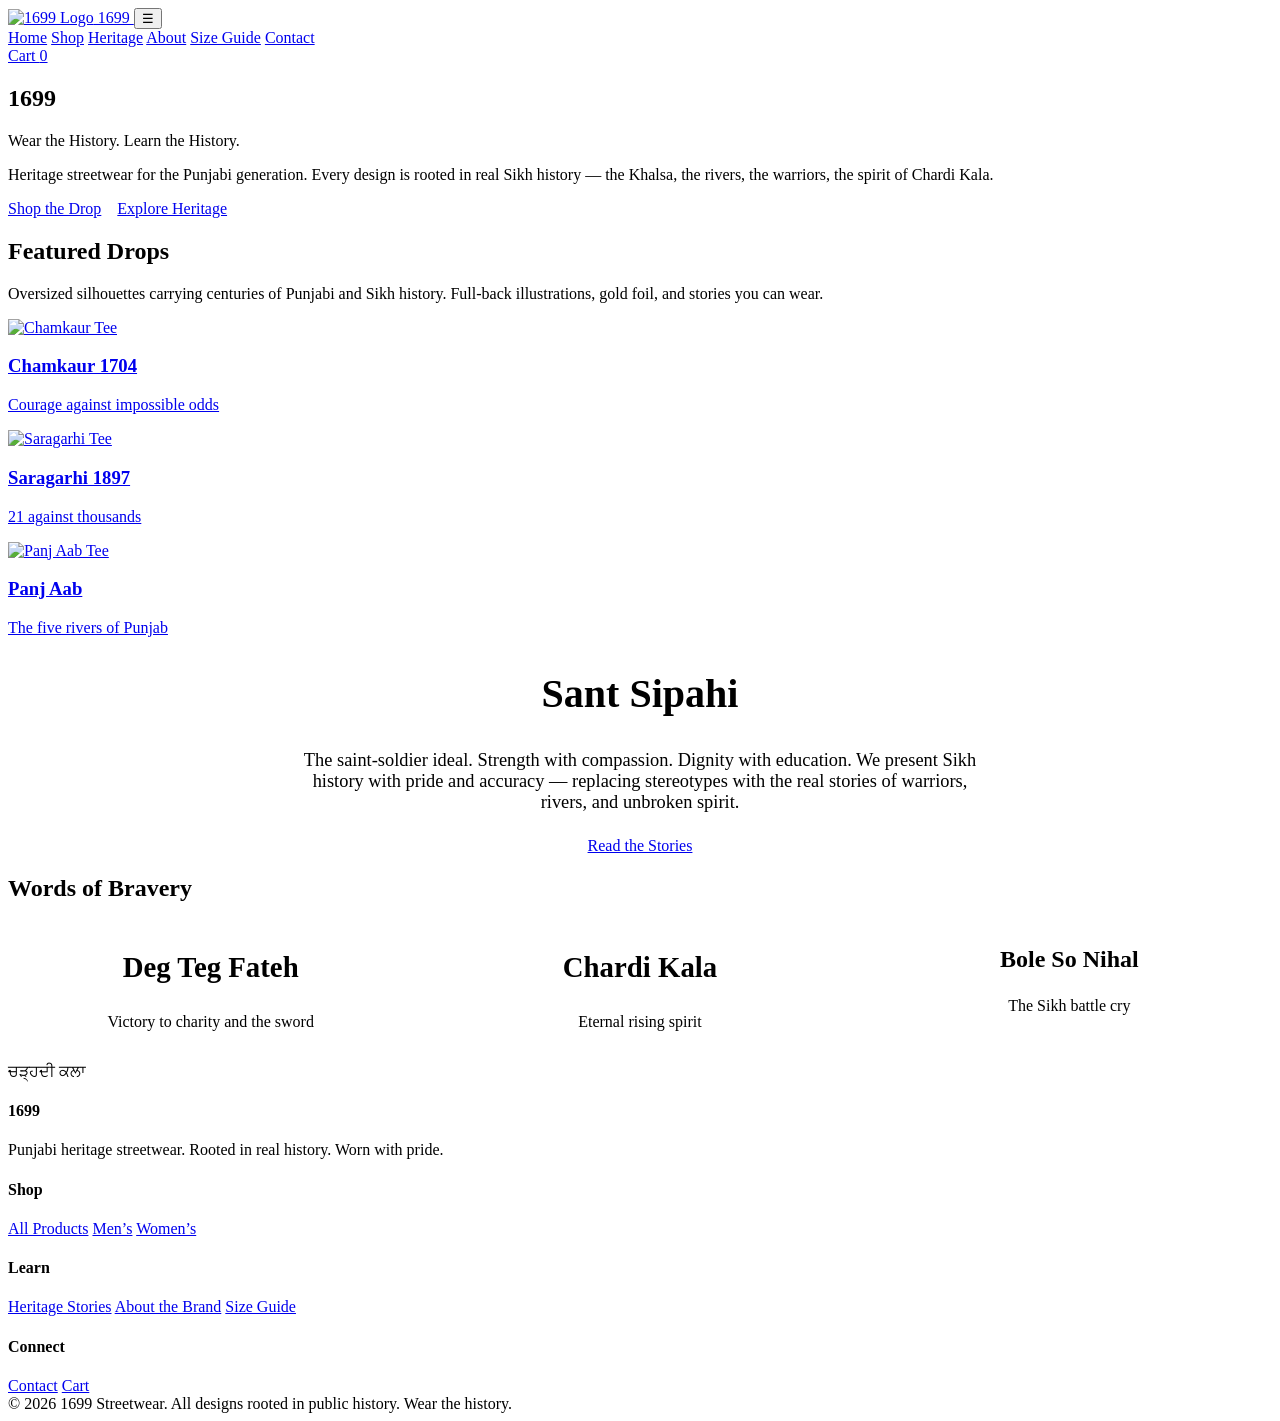
==== index.html @ 271701c8 "Add files via upload" ====
<!DOCTYPE html>
<html lang="en">
<head>
  <meta charset="UTF-8">
  <meta name="viewport" content="width=device-width, initial-scale=1.0">
  <title>1699 — Punjabi Heritage Streetwear</title>
  <link rel="stylesheet" href="css/styles.css">
</head>
<body>
  <header>
    <div class="header-inner">
      <a href="index.html" class="logo">
        <img src="images/BTfpU.jpg" alt="1699 Logo">
        1699
      </a>
      <button class="menu-toggle" aria-label="Menu">☰</button>
      <nav>
        <a href="index.html" class="active">Home</a>
        <a href="shop.html">Shop</a>
        <a href="heritage.html">Heritage</a>
        <a href="about.html">About</a>
        <a href="size-guide.html">Size Guide</a>
        <a href="contact.html">Contact</a>
      </nav>
      <a href="cart.html" class="cart-btn">Cart <span class="cart-count">0</span></a>
    </div>
  </header>

  <section class="hero">
    <div class="hero-content">
      <h1>1699</h1>
      <p class="tagline">Wear the History. Learn the History.</p>
      <p>Heritage streetwear for the Punjabi generation. Every design is rooted in real Sikh history — the Khalsa, the rivers, the warriors, the spirit of Chardi Kala.</p>
      <a href="shop.html" class="btn">Shop the Drop</a>
      <a href="heritage.html" class="btn btn-outline" style="margin-left:0.75rem;">Explore Heritage</a>
    </div>
  </section>

  <section class="section">
    <div class="section-inner">
      <h2 class="section-title">Featured Drops</h2>
      <div class="gold-line"></div>
      <p class="section-subtitle">Oversized silhouettes carrying centuries of Punjabi and Sikh history. Full-back illustrations, gold foil, and stories you can wear.</p>
      <div class="featured-drops">
        <a href="product.html?id=1" class="featured-card">
          <img src="images/kAILa.jpg" alt="Chamkaur Tee">
          <div class="overlay">
            <h3>Chamkaur 1704</h3>
            <p>Courage against impossible odds</p>
          </div>
        </a>
        <a href="product.html?id=7" class="featured-card">
          <img src="images/gM3Xc.jpg" alt="Saragarhi Tee">
          <div class="overlay">
            <h3>Saragarhi 1897</h3>
            <p>21 against thousands</p>
          </div>
        </a>
        <a href="product.html?id=2" class="featured-card">
          <img src="images/DDiC1.jpg" alt="Panj Aab Tee">
          <div class="overlay">
            <h3>Panj Aab</h3>
            <p>The five rivers of Punjab</p>
          </div>
        </a>
      </div>
    </div>
  </section>

  <section class="section" style="background:var(--khalsa-blue);color:var(--cream);">
    <div class="section-inner" style="text-align:center;">
      <h2 style="font-size:2.5rem;color:var(--gold);">Sant Sipahi</h2>
      <p style="max-width:700px;margin:1rem auto 1.5rem;font-size:1.15rem;">The saint-soldier ideal. Strength with compassion. Dignity with education. We present Sikh history with pride and accuracy — replacing stereotypes with the real stories of warriors, rivers, and unbroken spirit.</p>
      <a href="heritage.html" class="btn">Read the Stories</a>
    </div>
  </section>

  <section class="section">
    <div class="section-inner">
      <h2 class="section-title">Words of Bravery</h2>
      <div class="gold-line"></div>
      <div style="display:grid;grid-template-columns:repeat(auto-fit,minmax(250px,1fr));gap:1.5rem;text-align:center;">
        <div>
          <h3 class="gurmukhi" style="font-size:1.8rem;color:var(--khalsa-blue);">Deg Teg Fateh</h3>
          <p>Victory to charity and the sword</p>
        </div>
        <div>
          <h3 class="gurmukhi" style="font-size:1.8rem;color:var(--khalsa-blue);">Chardi Kala</h3>
          <p>Eternal rising spirit</p>
        </div>
        <div>
          <h3 style="font-size:1.5rem;color:var(--khalsa-blue);">Bole So Nihal</h3>
          <p>The Sikh battle cry</p>
        </div>
      </div>
      <p class="chardi-kala">ਚੜ੍ਹਦੀ ਕਲਾ</p>
    </div>
  </section>

  <footer>
    <div class="footer-inner">
      <div>
        <h4>1699</h4>
        <p>Punjabi heritage streetwear. Rooted in real history. Worn with pride.</p>
      </div>
      <div>
        <h4>Shop</h4>
        <a href="shop.html">All Products</a>
        <a href="shop.html">Men’s</a>
        <a href="shop.html">Women’s</a>
      </div>
      <div>
        <h4>Learn</h4>
        <a href="heritage.html">Heritage Stories</a>
        <a href="about.html">About the Brand</a>
        <a href="size-guide.html">Size Guide</a>
      </div>
      <div>
        <h4>Connect</h4>
        <a href="contact.html">Contact</a>
        <a href="cart.html">Cart</a>
      </div>
    </div>
    <div class="footer-bottom">
      © 2026 1699 Streetwear. All designs rooted in public history. Wear the history.
    </div>
  </footer>
  <script src="js/app.js"></script>
</body>
</html>
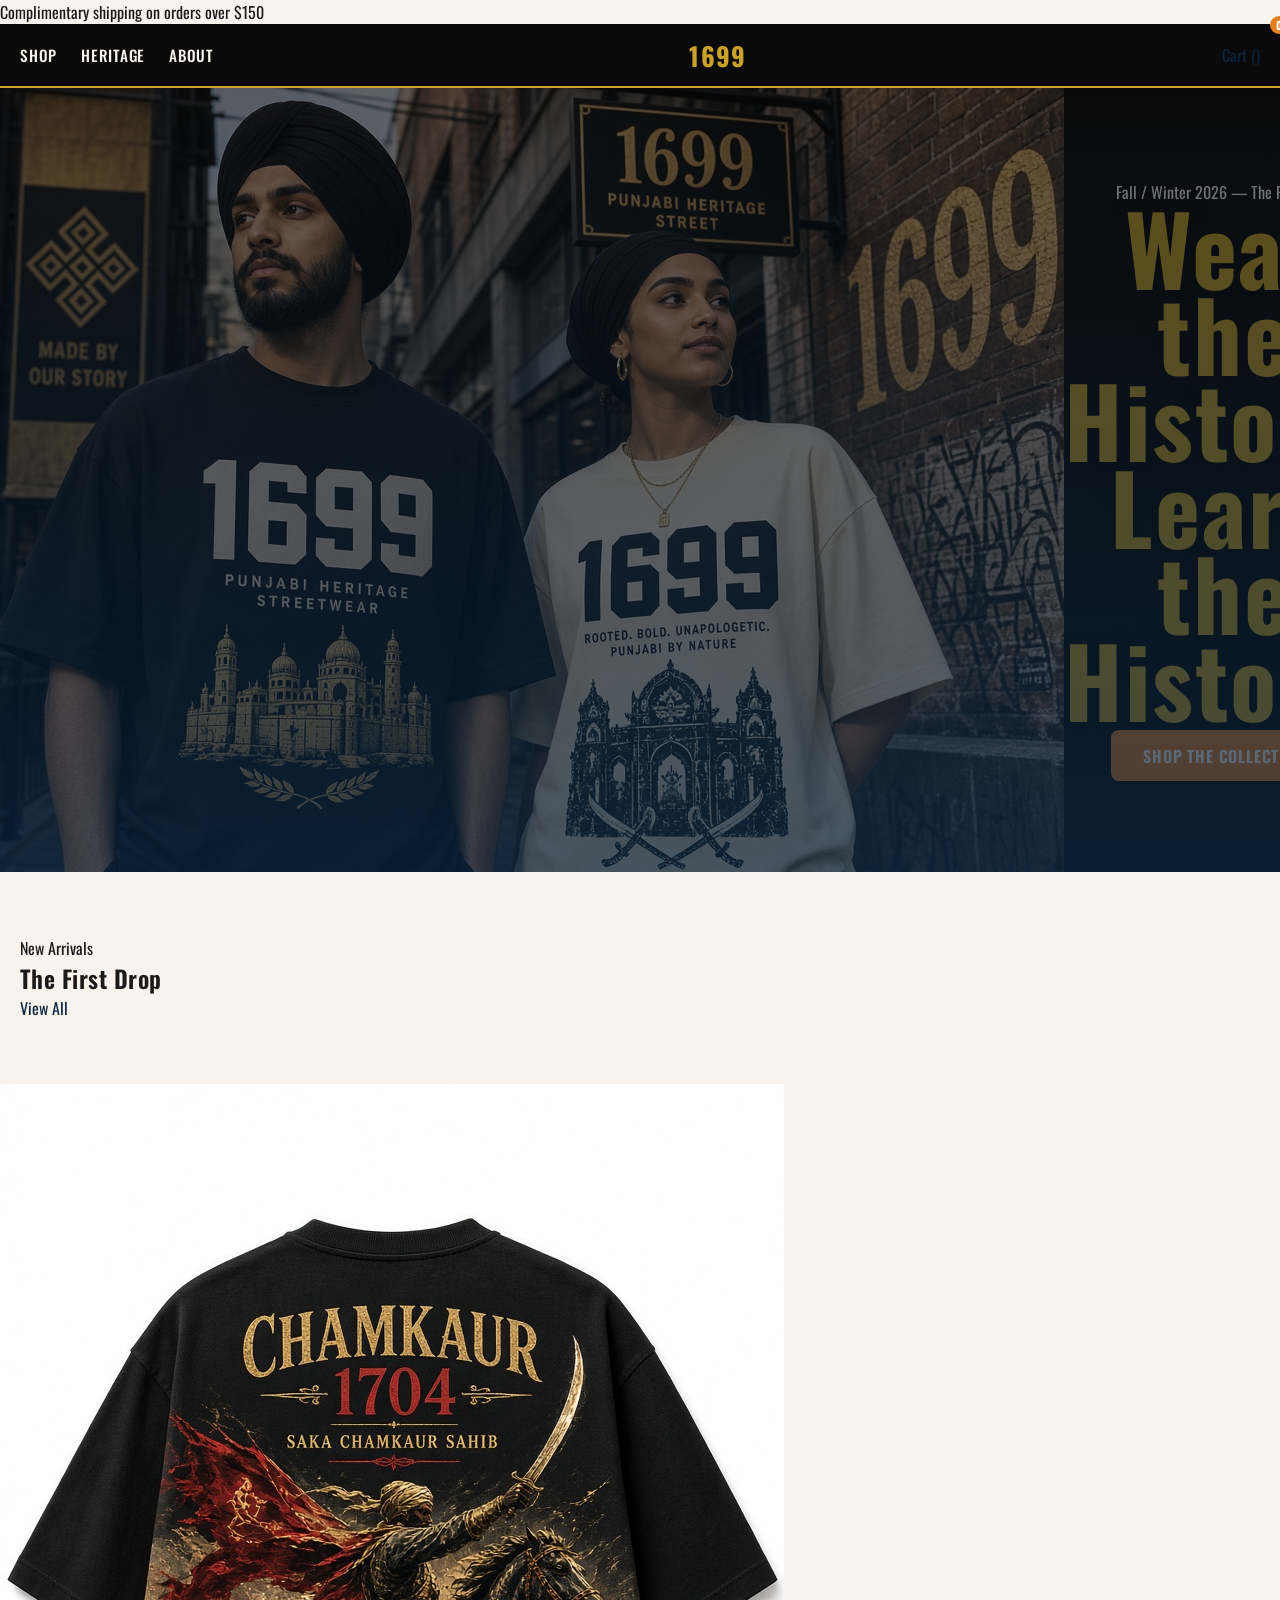
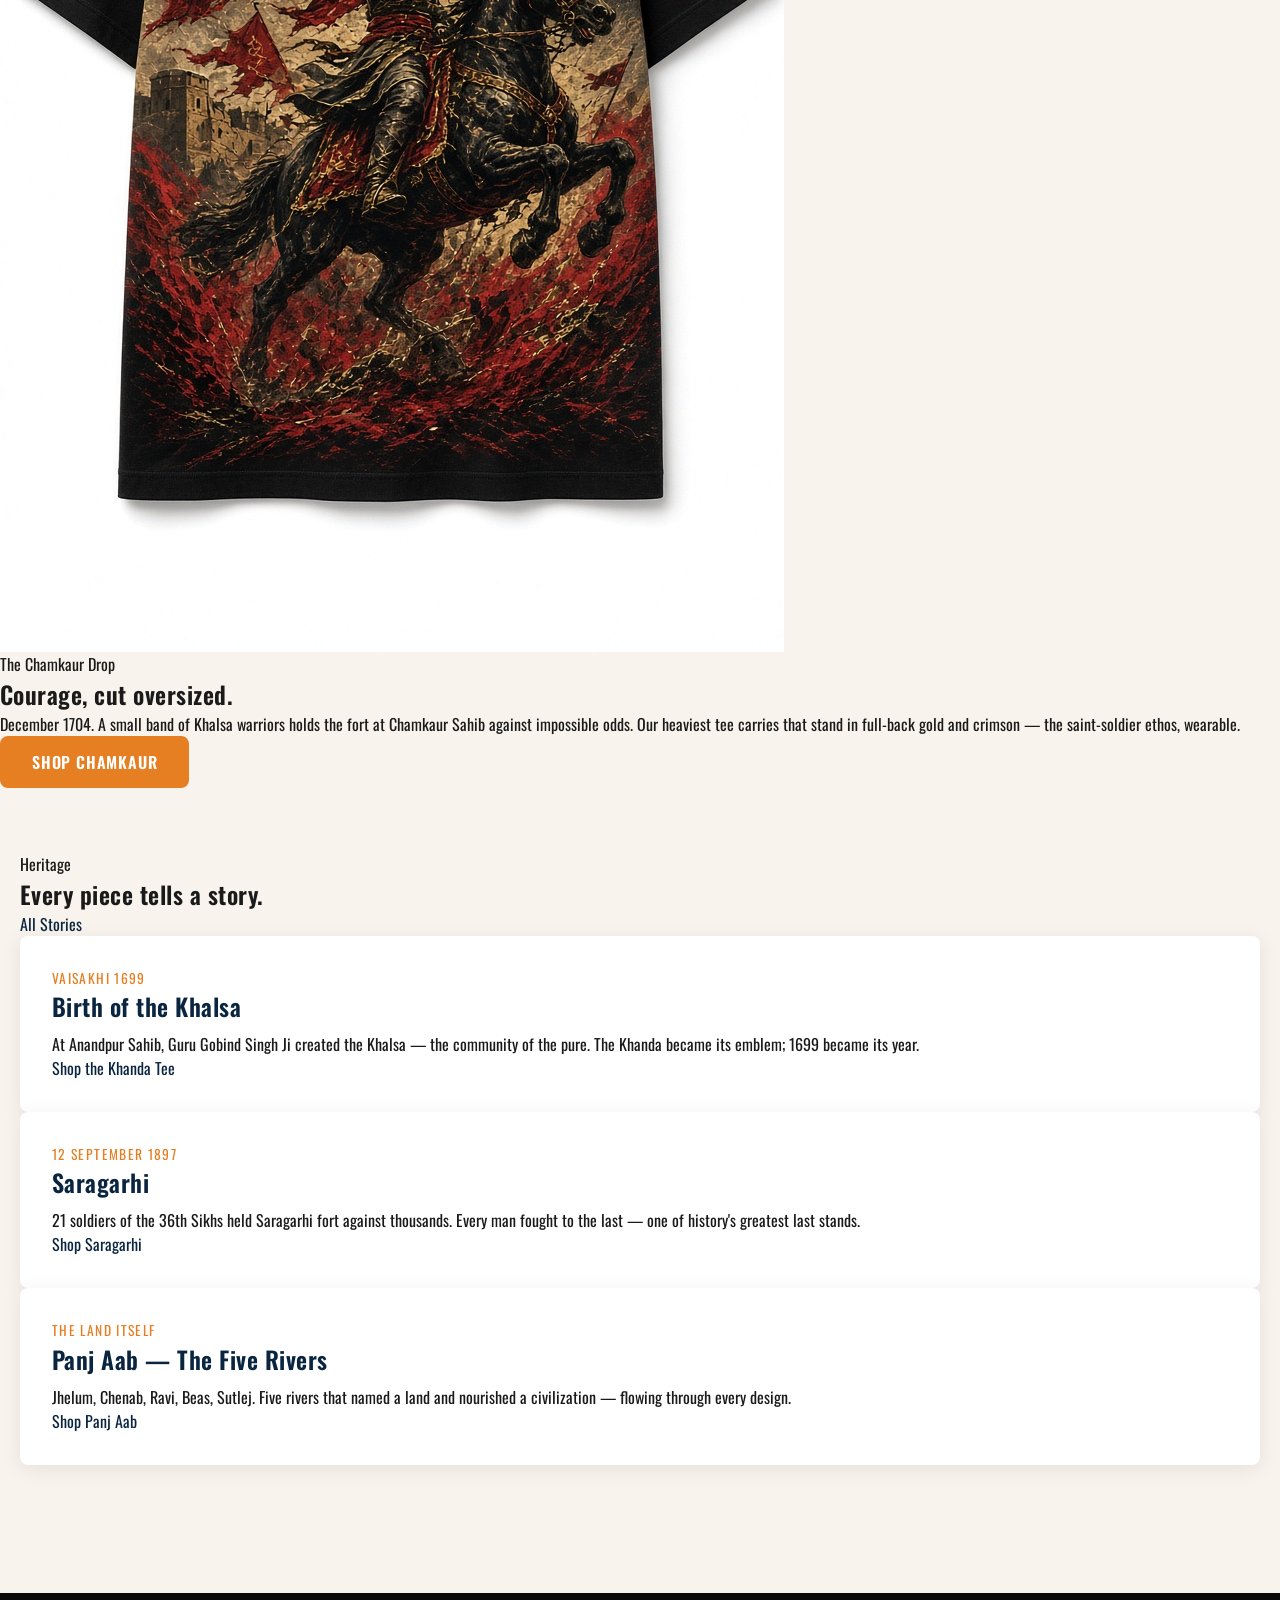
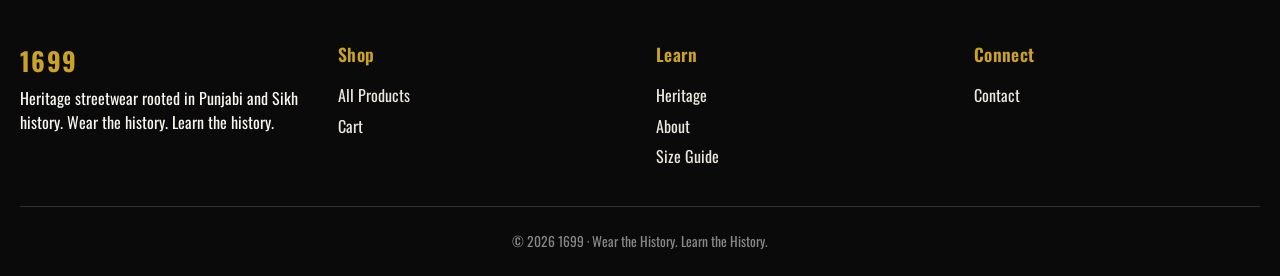
==== commit b234ec93: "Add files via upload" ====
--- a/index.html
+++ b/index.html
@@ -7,123 +7,117 @@
   <link rel="stylesheet" href="css/styles.css">
 </head>
 <body>
+  <div class="announce">Complimentary shipping on orders over $150</div>
   <header>
     <div class="header-inner">
-      <a href="index.html" class="logo">
-        <img src="images/BTfpU.jpg" alt="1699 Logo">
-        1699
-      </a>
-      <button class="menu-toggle" aria-label="Menu">☰</button>
+      <button class="menu-toggle" aria-label="Menu">&#9776;</button>
       <nav>
-        <a href="index.html" class="active">Home</a>
         <a href="shop.html">Shop</a>
         <a href="heritage.html">Heritage</a>
         <a href="about.html">About</a>
-        <a href="size-guide.html">Size Guide</a>
-        <a href="contact.html">Contact</a>
       </nav>
-      <a href="cart.html" class="cart-btn">Cart <span class="cart-count">0</span></a>
+      <a href="index.html" class="logo">1699</a>
+      <div class="header-actions">
+        <a href="cart.html" class="cart-link">Cart (<span class="cart-count">0</span>)</a>
+      </div>
     </div>
   </header>
 
   <section class="hero">
-    <div class="hero-content">
-      <h1>1699</h1>
-      <p class="tagline">Wear the History. Learn the History.</p>
-      <p>Heritage streetwear for the Punjabi generation. Every design is rooted in real Sikh history — the Khalsa, the rivers, the warriors, the spirit of Chardi Kala.</p>
-      <a href="shop.html" class="btn">Shop the Drop</a>
-      <a href="heritage.html" class="btn btn-outline" style="margin-left:0.75rem;">Explore Heritage</a>
+    <img src="images/E1k30.jpg" alt="1699 — Fall/Winter 2026 lookbook">
+    <div class="hero-copy">
+      <div class="eyebrow light">Fall / Winter 2026 — The First Drop</div>
+      <h1>Wear the History.<br>Learn the History.</h1>
+      <a href="shop.html" class="btn btn-light">Shop the Collection</a>
     </div>
   </section>
 
   <section class="section">
-    <div class="section-inner">
-      <h2 class="section-title">Featured Drops</h2>
-      <div class="gold-line"></div>
-      <p class="section-subtitle">Oversized silhouettes carrying centuries of Punjabi and Sikh history. Full-back illustrations, gold foil, and stories you can wear.</p>
-      <div class="featured-drops">
-        <a href="product.html?id=1" class="featured-card">
-          <img src="images/kAILa.jpg" alt="Chamkaur Tee">
-          <div class="overlay">
-            <h3>Chamkaur 1704</h3>
-            <p>Courage against impossible odds</p>
-          </div>
-        </a>
-        <a href="product.html?id=7" class="featured-card">
-          <img src="images/gM3Xc.jpg" alt="Saragarhi Tee">
-          <div class="overlay">
-            <h3>Saragarhi 1897</h3>
-            <p>21 against thousands</p>
-          </div>
-        </a>
-        <a href="product.html?id=2" class="featured-card">
-          <img src="images/DDiC1.jpg" alt="Panj Aab Tee">
-          <div class="overlay">
-            <h3>Panj Aab</h3>
-            <p>The five rivers of Punjab</p>
-          </div>
-        </a>
+    <div class="wrap">
+      <div class="section-head">
+        <div>
+          <div class="eyebrow">New Arrivals</div>
+          <h2>The First Drop</h2>
+        </div>
+        <a href="shop.html" class="text-link">View All</a>
+      </div>
+      <div class="product-grid" id="home-grid"></div>
+    </div>
+  </section>
+
+  <section class="editorial">
+    <div class="editorial-grid">
+      <img src="images/kAILa.jpg" alt="Chamkaur 1704 — full-back print tee">
+      <div class="editorial-copy">
+        <div class="eyebrow">The Chamkaur Drop</div>
+        <h2>Courage, cut oversized.</h2>
+        <p>December 1704. A small band of Khalsa warriors holds the fort at Chamkaur Sahib against impossible odds. Our heaviest tee carries that stand in full-back gold and crimson — the saint-soldier ethos, wearable.</p>
+        <a href="product.html?id=1" class="btn">Shop Chamkaur</a>
       </div>
     </div>
   </section>
 
-  <section class="section" style="background:var(--khalsa-blue);color:var(--cream);">
-    <div class="section-inner" style="text-align:center;">
-      <h2 style="font-size:2.5rem;color:var(--gold);">Sant Sipahi</h2>
-      <p style="max-width:700px;margin:1rem auto 1.5rem;font-size:1.15rem;">The saint-soldier ideal. Strength with compassion. Dignity with education. We present Sikh history with pride and accuracy — replacing stereotypes with the real stories of warriors, rivers, and unbroken spirit.</p>
-      <a href="heritage.html" class="btn">Read the Stories</a>
-    </div>
-  </section>
-
   <section class="section">
-    <div class="section-inner">
-      <h2 class="section-title">Words of Bravery</h2>
-      <div class="gold-line"></div>
-      <div style="display:grid;grid-template-columns:repeat(auto-fit,minmax(250px,1fr));gap:1.5rem;text-align:center;">
+    <div class="wrap">
+      <div class="section-head">
         <div>
-          <h3 class="gurmukhi" style="font-size:1.8rem;color:var(--khalsa-blue);">Deg Teg Fateh</h3>
-          <p>Victory to charity and the sword</p>
+          <div class="eyebrow">Heritage</div>
+          <h2>Every piece tells a story.</h2>
         </div>
-        <div>
-          <h3 class="gurmukhi" style="font-size:1.8rem;color:var(--khalsa-blue);">Chardi Kala</h3>
-          <p>Eternal rising spirit</p>
-        </div>
-        <div>
-          <h3 style="font-size:1.5rem;color:var(--khalsa-blue);">Bole So Nihal</h3>
-          <p>The Sikh battle cry</p>
-        </div>
+        <a href="heritage.html" class="text-link">All Stories</a>
       </div>
-      <p class="chardi-kala">ਚੜ੍ਹਦੀ ਕਲਾ</p>
+      <div class="heritage-list">
+        <article class="heritage-article">
+          <div class="era">Vaisakhi 1699</div>
+          <div>
+            <h2>Birth of the Khalsa</h2>
+            <p>At Anandpur Sahib, Guru Gobind Singh Ji created the Khalsa — the community of the pure. The Khanda became its emblem; 1699 became its year.</p>
+            <a class="shop-link" href="product.html?id=6">Shop the Khanda Tee</a>
+          </div>
+        </article>
+        <article class="heritage-article">
+          <div class="era">12 September 1897</div>
+          <div>
+            <h2>Saragarhi</h2>
+            <p>21 soldiers of the 36th Sikhs held Saragarhi fort against thousands. Every man fought to the last — one of history's greatest last stands.</p>
+            <a class="shop-link" href="product.html?id=7">Shop Saragarhi</a>
+          </div>
+        </article>
+        <article class="heritage-article">
+          <div class="era">The Land Itself</div>
+          <div>
+            <h2>Panj Aab — The Five Rivers</h2>
+            <p>Jhelum, Chenab, Ravi, Beas, Sutlej. Five rivers that named a land and nourished a civilization — flowing through every design.</p>
+            <a class="shop-link" href="product.html?id=2">Shop Panj Aab</a>
+          </div>
+        </article>
+      </div>
     </div>
   </section>
 
   <footer>
     <div class="footer-inner">
-      <div>
-        <h4>1699</h4>
-        <p>Punjabi heritage streetwear. Rooted in real history. Worn with pride.</p>
+      <div class="footer-brand">
+        <a href="index.html" class="logo">1699</a>
+        <p>Heritage streetwear rooted in Punjabi and Sikh history. Wear the history. Learn the history.</p>
       </div>
       <div>
         <h4>Shop</h4>
         <a href="shop.html">All Products</a>
-        <a href="shop.html">Men’s</a>
-        <a href="shop.html">Women’s</a>
+        <a href="cart.html">Cart</a>
       </div>
       <div>
         <h4>Learn</h4>
-        <a href="heritage.html">Heritage Stories</a>
-        <a href="about.html">About the Brand</a>
+        <a href="heritage.html">Heritage</a>
+        <a href="about.html">About</a>
         <a href="size-guide.html">Size Guide</a>
       </div>
       <div>
         <h4>Connect</h4>
         <a href="contact.html">Contact</a>
-        <a href="cart.html">Cart</a>
       </div>
     </div>
-    <div class="footer-bottom">
-      © 2026 1699 Streetwear. All designs rooted in public history. Wear the history.
-    </div>
+    <div class="footer-bottom">&copy; 2026 1699 &middot; Wear the History. Learn the History.</div>
   </footer>
   <script src="js/app.js"></script>
 </body>
--- a/css/styles.css
+++ b/css/styles.css
@@ -0,0 +1,389 @@
+/* 1699 Punjabi Heritage Streetwear — Premium CSS */
+@import url('https://fonts.googleapis.com/css2?family=Noto+Sans+Gurmukhi:wght@400;700&family=Oswald:wght@300;400;600;700&family=Playfair+Display:ital,wght@0,700;1,700&display=swap');
+
+:root {
+  --kesari: #E67E22;
+  --kesari-deep: #D35400;
+  --khalsa-blue: #0A2540;
+  --khalsa-blue-light: #1A365D;
+  --black: #0A0A0A;
+  --cream: #F8F4ED;
+  --cream-dark: #EDE6DC;
+  --gold: #C9A227;
+  --gold-light: #E6C56C;
+  --text: #1A1A1A;
+  --text-light: #F5F5F5;
+  --gray: #6B6B6B;
+  --border: #E0D8CC;
+  --shadow: 0 4px 20px rgba(0,0,0,0.08);
+  --radius: 8px;
+}
+
+* { box-sizing: border-box; margin: 0; padding: 0; }
+html { scroll-behavior: smooth; }
+body {
+  font-family: 'Oswald', system-ui, sans-serif;
+  background: var(--cream);
+  color: var(--text);
+  line-height: 1.5;
+  font-weight: 400;
+}
+.gurmukhi { font-family: 'Noto Sans Gurmukhi', sans-serif; }
+h1, h2, h3, h4 { font-family: 'Oswald', sans-serif; font-weight: 600; letter-spacing: 0.02em; }
+.playfair { font-family: 'Playfair Display', serif; }
+
+a { color: var(--khalsa-blue); text-decoration: none; }
+a:hover { color: var(--kesari); }
+img { max-width: 100%; height: auto; display: block; }
+
+/* Header */
+header {
+  background: var(--black);
+  color: var(--cream);
+  position: sticky;
+  top: 0;
+  z-index: 100;
+  border-bottom: 2px solid var(--gold);
+}
+.header-inner {
+  max-width: 1280px;
+  margin: 0 auto;
+  padding: 0.75rem 1.25rem;
+  display: flex;
+  align-items: center;
+  justify-content: space-between;
+  gap: 1rem;
+}
+.logo {
+  display: flex;
+  align-items: center;
+  gap: 0.5rem;
+  font-size: 1.6rem;
+  font-weight: 700;
+  color: var(--gold);
+  letter-spacing: 0.05em;
+}
+.logo img { height: 42px; width: auto; }
+nav { display: flex; gap: 1.5rem; align-items: center; }
+nav a {
+  color: var(--cream);
+  font-weight: 500;
+  font-size: 0.95rem;
+  text-transform: uppercase;
+  letter-spacing: 0.05em;
+}
+nav a:hover, nav a.active { color: var(--gold); }
+.cart-btn {
+  position: relative;
+  background: none;
+  border: 1px solid var(--gold);
+  color: var(--gold);
+  padding: 0.4rem 0.8rem;
+  border-radius: var(--radius);
+  cursor: pointer;
+  font-family: inherit;
+  font-weight: 600;
+}
+.cart-count {
+  position: absolute;
+  top: -8px;
+  right: -8px;
+  background: var(--kesari);
+  color: white;
+  font-size: 0.7rem;
+  width: 18px;
+  height: 18px;
+  border-radius: 50%;
+  display: flex;
+  align-items: center;
+  justify-content: center;
+  font-weight: 700;
+}
+.menu-toggle { display: none; background: none; border: none; color: var(--cream); font-size: 1.5rem; cursor: pointer; }
+
+/* Hero */
+.hero {
+  position: relative;
+  min-height: 85vh;
+  display: flex;
+  align-items: center;
+  justify-content: center;
+  color: var(--cream);
+  background: var(--black) url('images/E1k30.jpg') center/cover no-repeat;
+  text-align: center;
+}
+.hero::before {
+  content: '';
+  position: absolute;
+  inset: 0;
+  background: linear-gradient(to bottom, rgba(10,10,10,0.55), rgba(10,37,64,0.7));
+}
+.hero-content { position: relative; z-index: 1; max-width: 800px; padding: 2rem 1.5rem; }
+.hero h1 {
+  font-size: clamp(3rem, 10vw, 6rem);
+  font-weight: 700;
+  color: var(--gold);
+  line-height: 0.9;
+  margin-bottom: 0.5rem;
+  text-shadow: 0 4px 20px rgba(0,0,0,0.5);
+}
+.hero .tagline {
+  font-size: clamp(1.1rem, 3vw, 1.6rem);
+  font-weight: 300;
+  letter-spacing: 0.1em;
+  margin-bottom: 1.5rem;
+  text-transform: uppercase;
+}
+.hero p { font-size: 1.1rem; max-width: 600px; margin: 0 auto 2rem; opacity: 0.95; }
+.btn {
+  display: inline-block;
+  background: var(--kesari);
+  color: white;
+  padding: 0.85rem 2rem;
+  border-radius: var(--radius);
+  font-weight: 600;
+  text-transform: uppercase;
+  letter-spacing: 0.05em;
+  border: none;
+  cursor: pointer;
+  font-family: inherit;
+  transition: all 0.2s;
+}
+.btn:hover { background: var(--kesari-deep); transform: translateY(-2px); }
+.btn-outline {
+  background: transparent;
+  border: 2px solid var(--gold);
+  color: var(--gold);
+}
+.btn-outline:hover { background: var(--gold); color: var(--black); }
+.btn-dark { background: var(--khalsa-blue); }
+.btn-dark:hover { background: var(--khalsa-blue-light); }
+
+/* Sections */
+.section { padding: 4rem 1.25rem; }
+.section-inner { max-width: 1280px; margin: 0 auto; }
+.section-title {
+  font-size: clamp(2rem, 5vw, 3rem);
+  text-align: center;
+  margin-bottom: 0.5rem;
+  color: var(--khalsa-blue);
+}
+.section-subtitle {
+  text-align: center;
+  color: var(--gray);
+  margin-bottom: 2.5rem;
+  font-size: 1.1rem;
+  max-width: 700px;
+  margin-left: auto;
+  margin-right: auto;
+}
+.gold-line {
+  width: 60px;
+  height: 3px;
+  background: var(--gold);
+  margin: 0.75rem auto 1.5rem;
+}
+
+/* Product Grid */
+.filters {
+  display: flex;
+  flex-wrap: wrap;
+  gap: 0.75rem;
+  margin-bottom: 2rem;
+  justify-content: center;
+}
+.filter-btn {
+  background: white;
+  border: 1px solid var(--border);
+  padding: 0.5rem 1rem;
+  border-radius: 20px;
+  cursor: pointer;
+  font-family: inherit;
+  font-weight: 500;
+  text-transform: uppercase;
+  font-size: 0.85rem;
+  letter-spacing: 0.03em;
+}
+.filter-btn.active, .filter-btn:hover {
+  background: var(--khalsa-blue);
+  color: white;
+  border-color: var(--khalsa-blue);
+}
+.product-grid {
+  display: grid;
+  grid-template-columns: repeat(auto-fill, minmax(280px, 1fr));
+  gap: 1.5rem;
+}
+.product-card {
+  background: white;
+  border-radius: var(--radius);
+  overflow: hidden;
+  box-shadow: var(--shadow);
+  transition: transform 0.2s, box-shadow 0.2s;
+}
+.product-card:hover { transform: translateY(-6px); box-shadow: 0 12px 30px rgba(0,0,0,0.12); }
+.product-card img { width: 100%; height: 340px; object-fit: cover; background: #f0f0f0; }
+.product-info { padding: 1.25rem; }
+.product-collection {
+  font-size: 0.75rem;
+  text-transform: uppercase;
+  letter-spacing: 0.1em;
+  color: var(--kesari);
+  font-weight: 600;
+  margin-bottom: 0.25rem;
+}
+.product-info h3 { font-size: 1.25rem; margin-bottom: 0.25rem; }
+.product-price { font-size: 1.3rem; font-weight: 700; color: var(--khalsa-blue); margin: 0.5rem 0; }
+.product-meta { font-size: 0.85rem; color: var(--gray); margin-bottom: 0.75rem; }
+
+/* Product Detail */
+.product-detail {
+  display: grid;
+  grid-template-columns: 1fr 1fr;
+  gap: 3rem;
+  align-items: start;
+}
+.product-detail img { width: 100%; border-radius: var(--radius); box-shadow: var(--shadow); }
+.product-detail h1 { font-size: 2.5rem; margin-bottom: 0.5rem; }
+.price-lg { font-size: 2rem; color: var(--khalsa-blue); font-weight: 700; margin: 1rem 0; }
+.size-options { display: flex; flex-wrap: wrap; gap: 0.5rem; margin: 1rem 0; }
+.size-btn {
+  width: 48px;
+  height: 48px;
+  border: 1px solid var(--border);
+  background: white;
+  border-radius: 4px;
+  cursor: pointer;
+  font-weight: 600;
+  font-family: inherit;
+}
+.size-btn.active, .size-btn:hover { border-color: var(--khalsa-blue); background: var(--khalsa-blue); color: white; }
+.story-block {
+  background: var(--cream-dark);
+  padding: 1.5rem;
+  border-left: 4px solid var(--gold);
+  margin: 2rem 0;
+  border-radius: 0 var(--radius) var(--radius) 0;
+}
+.story-block h3 { color: var(--khalsa-blue); margin-bottom: 0.5rem; }
+
+/* Heritage */
+.heritage-grid { display: grid; gap: 2rem; }
+.heritage-article {
+  background: white;
+  padding: 2rem;
+  border-radius: var(--radius);
+  box-shadow: var(--shadow);
+}
+.heritage-article h2 { color: var(--khalsa-blue); margin-bottom: 0.5rem; }
+.heritage-article .era { color: var(--kesari); font-size: 0.85rem; text-transform: uppercase; letter-spacing: 0.1em; }
+
+/* Cart */
+.cart-item {
+  display: grid;
+  grid-template-columns: 100px 1fr auto;
+  gap: 1rem;
+  align-items: center;
+  padding: 1rem 0;
+  border-bottom: 1px solid var(--border);
+}
+.cart-item img { width: 100px; height: 100px; object-fit: cover; border-radius: 4px; }
+.qty-controls { display: flex; align-items: center; gap: 0.5rem; }
+.qty-controls button {
+  width: 28px; height: 28px;
+  border: 1px solid var(--border);
+  background: white;
+  cursor: pointer;
+  font-family: inherit;
+}
+
+/* Footer */
+footer {
+  background: var(--black);
+  color: var(--cream);
+  padding: 3rem 1.25rem 1.5rem;
+  margin-top: 4rem;
+}
+.footer-inner {
+  max-width: 1280px;
+  margin: 0 auto;
+  display: grid;
+  grid-template-columns: repeat(auto-fit, minmax(200px, 1fr));
+  gap: 2rem;
+}
+footer h4 { color: var(--gold); margin-bottom: 1rem; font-size: 1.1rem; }
+footer a { color: var(--cream-dark); display: block; margin-bottom: 0.4rem; }
+footer a:hover { color: var(--gold); }
+.footer-bottom {
+  text-align: center;
+  margin-top: 2rem;
+  padding-top: 1.5rem;
+  border-top: 1px solid #333;
+  font-size: 0.85rem;
+  color: #888;
+}
+
+/* Forms */
+form { max-width: 500px; margin: 0 auto; }
+.form-group { margin-bottom: 1.25rem; }
+label { display: block; margin-bottom: 0.4rem; font-weight: 500; }
+input, select, textarea {
+  width: 100%;
+  padding: 0.75rem;
+  border: 1px solid var(--border);
+  border-radius: var(--radius);
+  font-family: inherit;
+  font-size: 1rem;
+}
+textarea { min-height: 120px; resize: vertical; }
+
+/* Size Guide */
+.size-table { width: 100%; border-collapse: collapse; margin: 1.5rem 0; background: white; }
+.size-table th, .size-table td { padding: 0.75rem; text-align: center; border: 1px solid var(--border); }
+.size-table th { background: var(--khalsa-blue); color: white; }
+
+/* Responsive */
+@media (max-width: 900px) {
+  .product-detail { grid-template-columns: 1fr; }
+  .product-detail img { max-height: 500px; object-fit: cover; }
+}
+@media (max-width: 768px) {
+  .menu-toggle { display: block; }
+  nav {
+    display: none;
+    position: absolute;
+    top: 100%;
+    left: 0;
+    right: 0;
+    background: var(--black);
+    flex-direction: column;
+    padding: 1rem;
+    gap: 1rem;
+    border-top: 1px solid #333;
+  }
+  nav.open { display: flex; }
+  .hero { min-height: 70vh; }
+  .cart-item { grid-template-columns: 80px 1fr; }
+  .cart-item .price-col { grid-column: 2; }
+}
+@media (max-width: 480px) {
+  .product-grid { grid-template-columns: 1fr; }
+  .header-inner { padding: 0.75rem 1rem; }
+}
+.featured-drops { display: grid; grid-template-columns: repeat(auto-fit, minmax(300px, 1fr)); gap: 1.5rem; margin-top: 2rem; }
+.featured-card { position: relative; overflow: hidden; border-radius: var(--radius); min-height: 280px; }
+.featured-card img { width: 100%; height: 100%; object-fit: cover; }
+.featured-card .overlay {
+  position: absolute;
+  bottom: 0; left: 0; right: 0;
+  background: linear-gradient(transparent, rgba(0,0,0,0.8));
+  color: white;
+  padding: 1.5rem;
+}
+.chardi-kala {
+  text-align: center;
+  font-size: 1.8rem;
+  color: var(--gold);
+  margin: 2rem 0;
+  font-style: italic;
+}
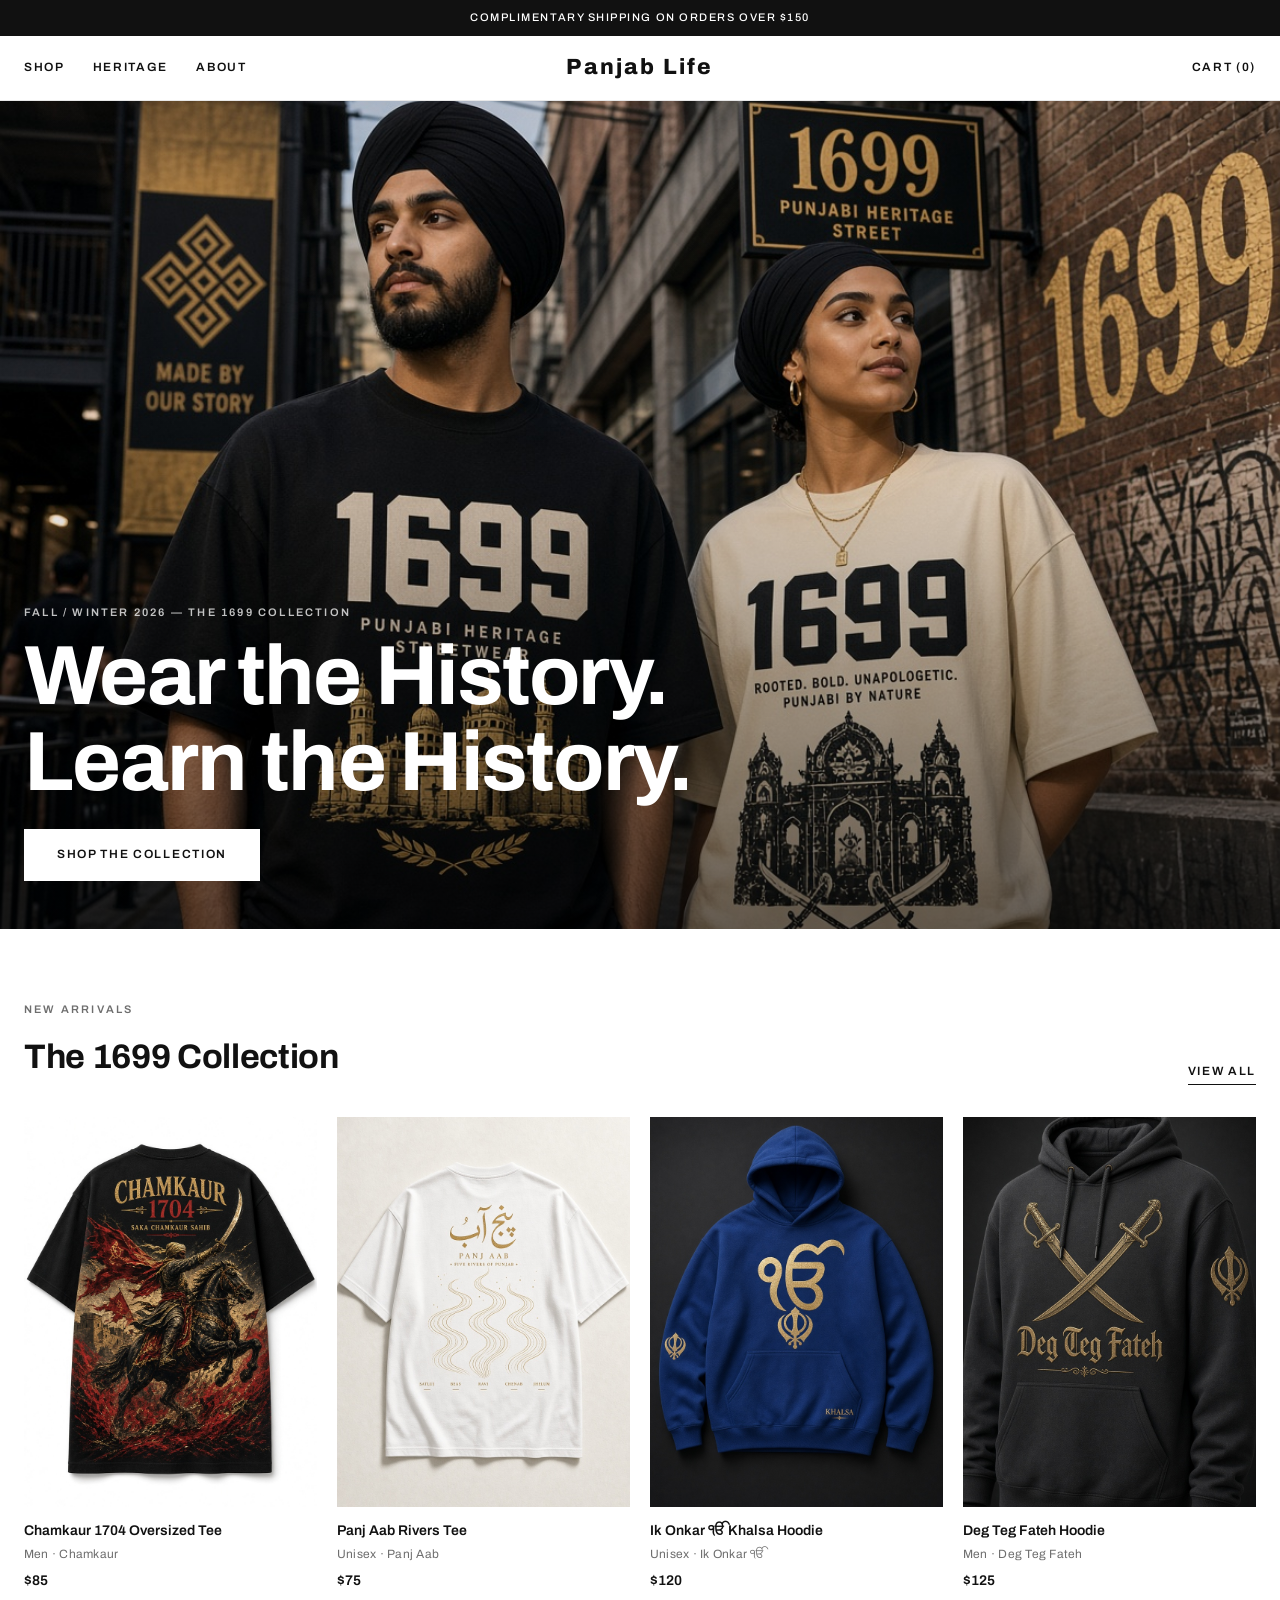
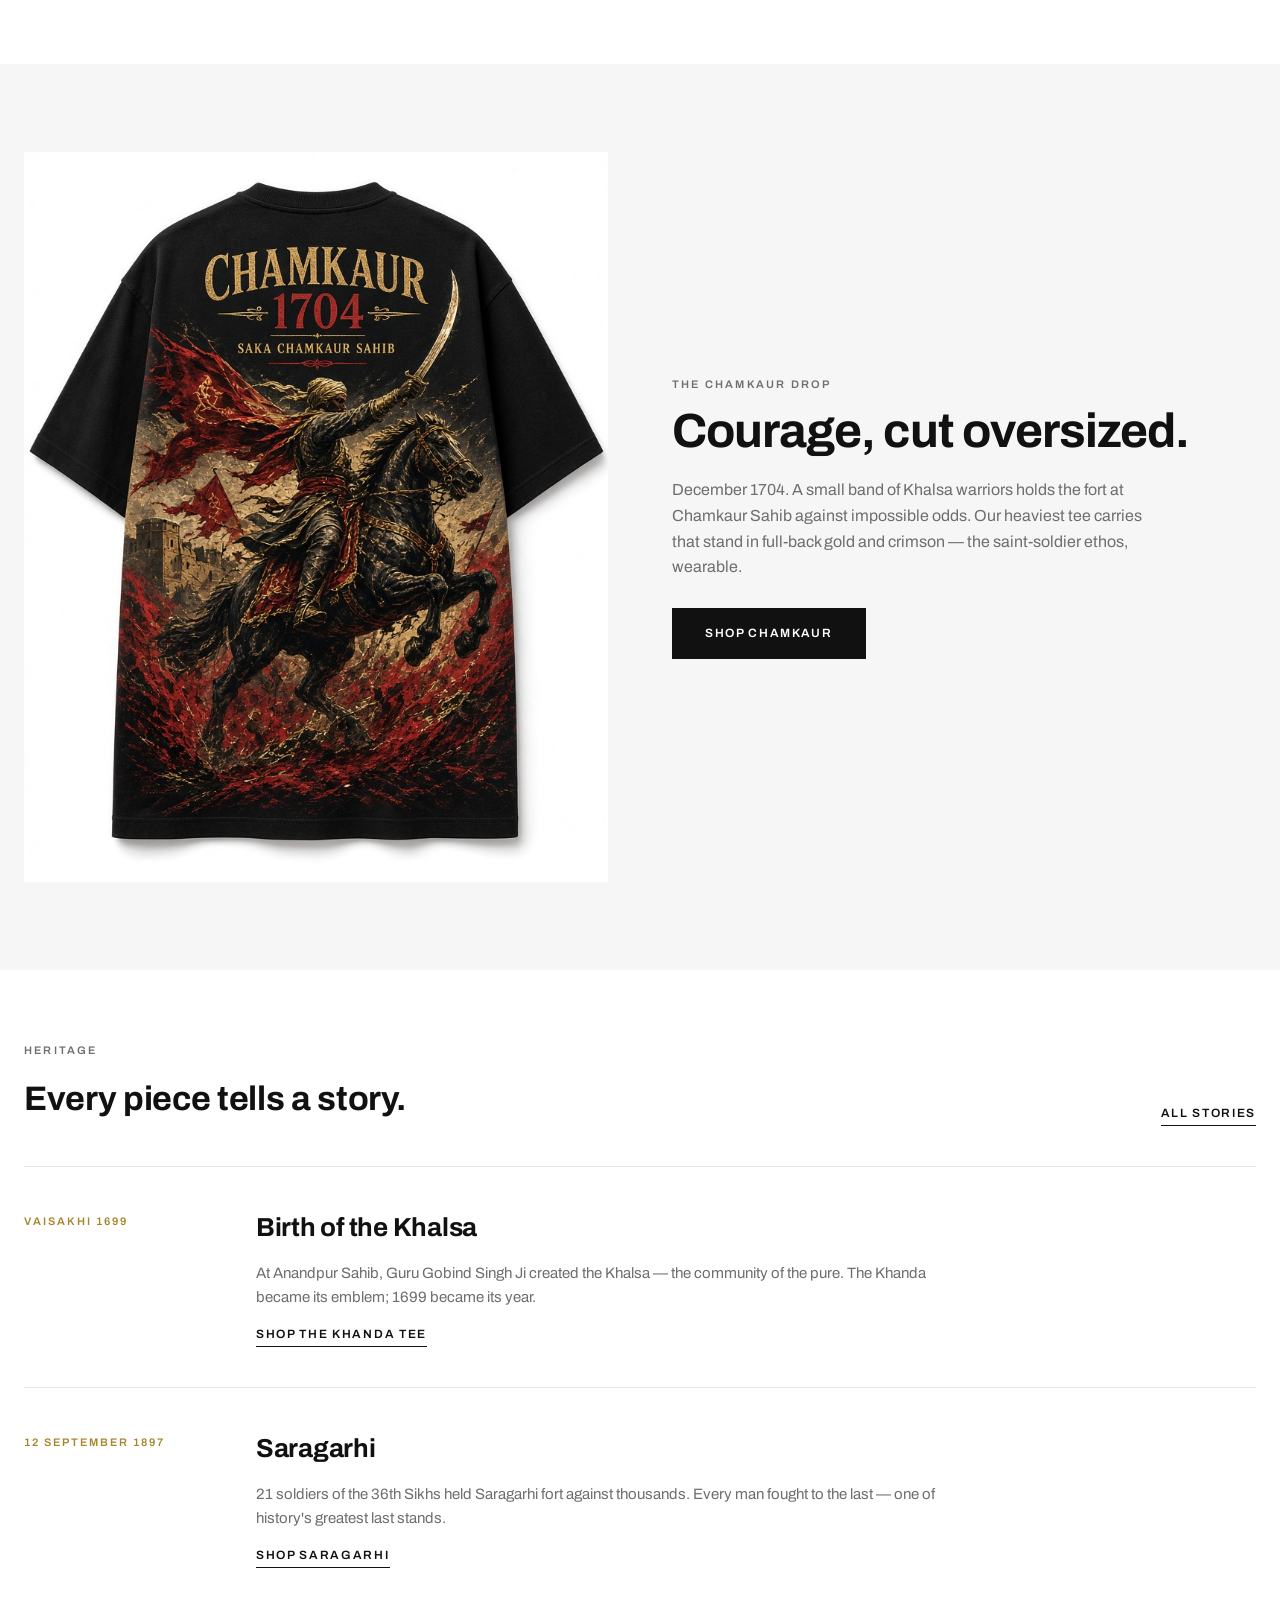
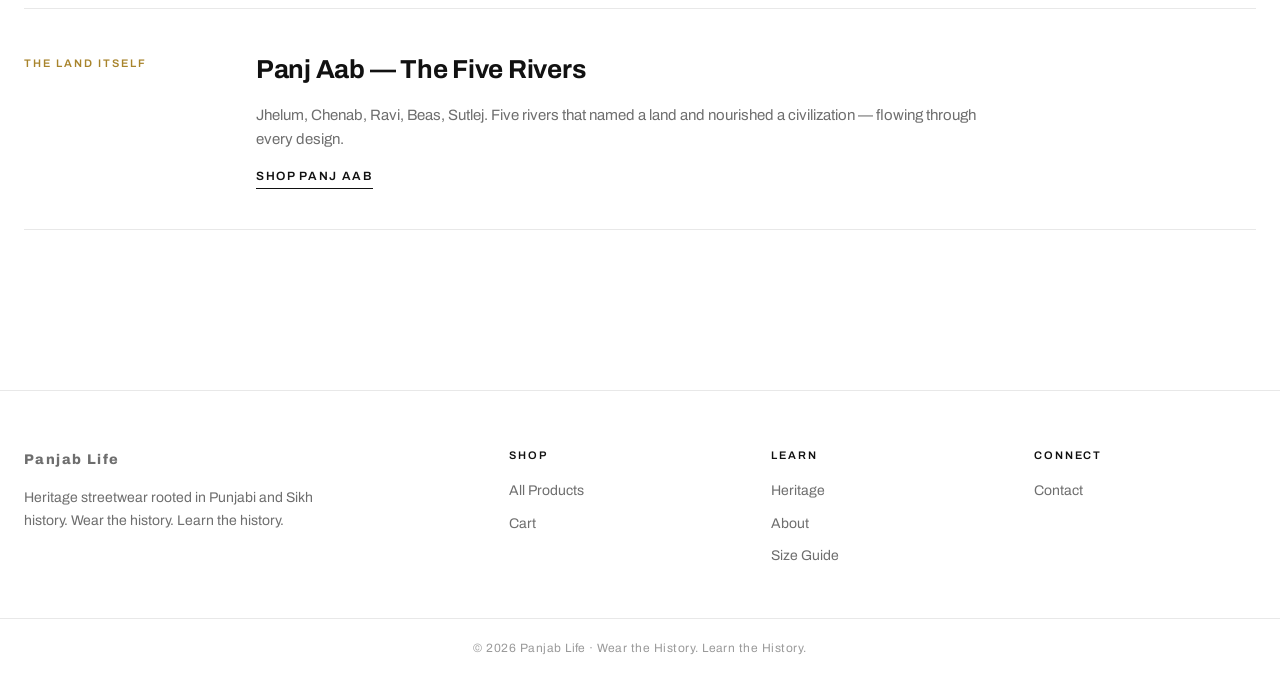
==== commit c2592ae2: "Add files via upload" ====
--- a/index.html
+++ b/index.html
@@ -3,7 +3,7 @@
 <head>
   <meta charset="UTF-8">
   <meta name="viewport" content="width=device-width, initial-scale=1.0">
-  <title>1699 — Punjabi Heritage Streetwear</title>
+  <title>Panjab Life — Punjabi Heritage Streetwear</title>
   <link rel="stylesheet" href="css/styles.css">
 </head>
 <body>
@@ -16,7 +16,7 @@
         <a href="heritage.html">Heritage</a>
         <a href="about.html">About</a>
       </nav>
-      <a href="index.html" class="logo">1699</a>
+      <a href="index.html" class="logo">Panjab Life</a>
       <div class="header-actions">
         <a href="cart.html" class="cart-link">Cart (<span class="cart-count">0</span>)</a>
       </div>
@@ -24,9 +24,9 @@
   </header>
 
   <section class="hero">
-    <img src="images/E1k30.jpg" alt="1699 — Fall/Winter 2026 lookbook">
+    <img src="images/E1k30.jpg" alt="Panjab Life — Fall/Winter 2026 lookbook">
     <div class="hero-copy">
-      <div class="eyebrow light">Fall / Winter 2026 — The First Drop</div>
+      <div class="eyebrow light">Fall / Winter 2026 — The 1699 Collection</div>
       <h1>Wear the History.<br>Learn the History.</h1>
       <a href="shop.html" class="btn btn-light">Shop the Collection</a>
     </div>
@@ -37,7 +37,7 @@
       <div class="section-head">
         <div>
           <div class="eyebrow">New Arrivals</div>
-          <h2>The First Drop</h2>
+          <h2>The 1699 Collection</h2>
         </div>
         <a href="shop.html" class="text-link">View All</a>
       </div>
@@ -98,7 +98,7 @@
   <footer>
     <div class="footer-inner">
       <div class="footer-brand">
-        <a href="index.html" class="logo">1699</a>
+        <a href="index.html" class="logo">Panjab Life</a>
         <p>Heritage streetwear rooted in Punjabi and Sikh history. Wear the history. Learn the history.</p>
       </div>
       <div>
@@ -117,7 +117,7 @@
         <a href="contact.html">Contact</a>
       </div>
     </div>
-    <div class="footer-bottom">&copy; 2026 1699 &middot; Wear the History. Learn the History.</div>
+    <div class="footer-bottom">&copy; 2026 Panjab Life &middot; Wear the History. Learn the History.</div>
   </footer>
   <script src="js/app.js"></script>
 </body>
--- a/css/styles.css
+++ b/css/styles.css
@@ -1,389 +1,325 @@
-/* 1699 Punjabi Heritage Streetwear — Premium CSS */
-@import url('https://fonts.googleapis.com/css2?family=Noto+Sans+Gurmukhi:wght@400;700&family=Oswald:wght@300;400;600;700&family=Playfair+Display:ital,wght@0,700;1,700&display=swap');
+/* 1699 — Minimal luxury streetwear. Kith-inspired: white space, sharp type, editorial imagery. */
+@import url('https://fonts.googleapis.com/css2?family=Archivo:wght@400;500;600;700;800&family=Noto+Sans+Gurmukhi:wght@400;600&display=swap');
 
 :root {
-  --kesari: #E67E22;
-  --kesari-deep: #D35400;
-  --khalsa-blue: #0A2540;
-  --khalsa-blue-light: #1A365D;
-  --black: #0A0A0A;
-  --cream: #F8F4ED;
-  --cream-dark: #EDE6DC;
-  --gold: #C9A227;
-  --gold-light: #E6C56C;
-  --text: #1A1A1A;
-  --text-light: #F5F5F5;
-  --gray: #6B6B6B;
-  --border: #E0D8CC;
-  --shadow: 0 4px 20px rgba(0,0,0,0.08);
-  --radius: 8px;
+  --ink: #111111;
+  --gray: #6e6e6e;
+  --faint: #9a9a9a;
+  --line: #e8e8e8;
+  --bg: #ffffff;
+  --soft: #f6f6f6;
+  --gold: #a8842c;
 }
 
 * { box-sizing: border-box; margin: 0; padding: 0; }
 html { scroll-behavior: smooth; }
 body {
-  font-family: 'Oswald', system-ui, sans-serif;
-  background: var(--cream);
-  color: var(--text);
-  line-height: 1.5;
-  font-weight: 400;
-}
-.gurmukhi { font-family: 'Noto Sans Gurmukhi', sans-serif; }
-h1, h2, h3, h4 { font-family: 'Oswald', sans-serif; font-weight: 600; letter-spacing: 0.02em; }
-.playfair { font-family: 'Playfair Display', serif; }
-
-a { color: var(--khalsa-blue); text-decoration: none; }
-a:hover { color: var(--kesari); }
-img { max-width: 100%; height: auto; display: block; }
-
-/* Header */
+  font-family: 'Archivo', 'Helvetica Neue', Helvetica, Arial, sans-serif;
+  background: var(--bg);
+  color: var(--ink);
+  line-height: 1.6;
+  font-size: 15px;
+  -webkit-font-smoothing: antialiased;
+}
+.gurmukhi { font-family: 'Noto Sans Gurmukhi', 'Archivo', sans-serif; }
+img { max-width: 100%; display: block; }
+a { color: var(--ink); text-decoration: none; }
+.wrap { max-width: 1440px; margin: 0 auto; padding: 0 24px; }
+
+/* ---------- Announcement ---------- */
+.announce {
+  background: var(--ink);
+  color: #fff;
+  text-align: center;
+  font-size: 11px;
+  letter-spacing: 0.14em;
+  text-transform: uppercase;
+  padding: 9px 16px;
+  font-weight: 500;
+}
+
+/* ---------- Header ---------- */
 header {
-  background: var(--black);
-  color: var(--cream);
+  background: var(--bg);
+  border-bottom: 1px solid var(--line);
   position: sticky;
   top: 0;
   z-index: 100;
-  border-bottom: 2px solid var(--gold);
 }
 .header-inner {
-  max-width: 1280px;
+  max-width: 1440px;
   margin: 0 auto;
-  padding: 0.75rem 1.25rem;
+  padding: 0 24px;
+  height: 64px;
+  display: grid;
+  grid-template-columns: 1fr auto 1fr;
+  align-items: center;
+}
+.logo {
+  font-size: 22px;
+  font-weight: 800;
+  letter-spacing: 0.1em;
+  justify-self: center;
+}
+nav { display: flex; gap: 28px; align-items: center; }
+nav a {
+  font-size: 12px;
+  font-weight: 600;
+  letter-spacing: 0.14em;
+  text-transform: uppercase;
+  color: var(--ink);
+  padding: 4px 0;
+  border-bottom: 1px solid transparent;
+}
+nav a:hover, nav a.active { border-bottom-color: var(--ink); }
+.header-actions { justify-self: end; display: flex; align-items: center; gap: 20px; }
+.cart-link {
+  font-size: 12px;
+  font-weight: 600;
+  letter-spacing: 0.14em;
+  text-transform: uppercase;
+}
+.cart-link:hover { color: var(--gray); }
+.menu-toggle { display: none; background: none; border: none; font-size: 20px; cursor: pointer; color: var(--ink); }
+
+/* ---------- Type & sections ---------- */
+.eyebrow {
+  font-size: 11px;
+  font-weight: 600;
+  letter-spacing: 0.2em;
+  text-transform: uppercase;
+  color: var(--gray);
+  margin-bottom: 12px;
+}
+.eyebrow.light { color: rgba(255,255,255,0.75); }
+h1.page-title, .page-title {
+  font-size: clamp(30px, 4vw, 44px);
+  font-weight: 700;
+  letter-spacing: -0.01em;
+  line-height: 1.1;
+}
+.section { padding: 72px 0; }
+.section-head {
   display: flex;
-  align-items: center;
   justify-content: space-between;
-  gap: 1rem;
-}
-.logo {
-  display: flex;
-  align-items: center;
-  gap: 0.5rem;
-  font-size: 1.6rem;
-  font-weight: 700;
-  color: var(--gold);
-  letter-spacing: 0.05em;
-}
-.logo img { height: 42px; width: auto; }
-nav { display: flex; gap: 1.5rem; align-items: center; }
-nav a {
-  color: var(--cream);
-  font-weight: 500;
-  font-size: 0.95rem;
-  text-transform: uppercase;
-  letter-spacing: 0.05em;
-}
-nav a:hover, nav a.active { color: var(--gold); }
-.cart-btn {
-  position: relative;
-  background: none;
-  border: 1px solid var(--gold);
-  color: var(--gold);
-  padding: 0.4rem 0.8rem;
-  border-radius: var(--radius);
+  align-items: flex-end;
+  margin-bottom: 32px;
+}
+.section-head h2 { font-size: clamp(24px, 3vw, 34px); font-weight: 700; letter-spacing: -0.01em; }
+.text-link { font-size: 12px; font-weight: 600; letter-spacing: 0.14em; text-transform: uppercase; border-bottom: 1px solid var(--ink); padding-bottom: 2px; }
+.text-link:hover { color: var(--gray); border-bottom-color: var(--gray); }
+.lede { font-size: 17px; color: var(--gray); max-width: 640px; margin-top: 12px; }
+
+/* ---------- Buttons ---------- */
+.btn {
+  display: inline-block;
+  background: var(--ink);
+  color: #fff;
+  font-size: 12px;
+  font-weight: 600;
+  letter-spacing: 0.14em;
+  text-transform: uppercase;
+  padding: 15px 32px;
+  border: 1px solid var(--ink);
   cursor: pointer;
   font-family: inherit;
-  font-weight: 600;
-}
-.cart-count {
-  position: absolute;
-  top: -8px;
-  right: -8px;
-  background: var(--kesari);
-  color: white;
-  font-size: 0.7rem;
-  width: 18px;
-  height: 18px;
-  border-radius: 50%;
-  display: flex;
-  align-items: center;
-  justify-content: center;
-  font-weight: 700;
-}
-.menu-toggle { display: none; background: none; border: none; color: var(--cream); font-size: 1.5rem; cursor: pointer; }
-
-/* Hero */
-.hero {
-  position: relative;
-  min-height: 85vh;
-  display: flex;
-  align-items: center;
-  justify-content: center;
-  color: var(--cream);
-  background: var(--black) url('images/E1k30.jpg') center/cover no-repeat;
+  transition: background 0.2s, color 0.2s;
   text-align: center;
 }
-.hero::before {
+.btn:hover { background: #000; color: #fff; }
+.btn-outline { background: transparent; color: var(--ink); }
+.btn-outline:hover { background: var(--ink); color: #fff; }
+.btn-light { background: #fff; border-color: #fff; color: var(--ink); }
+.btn-light:hover { background: transparent; color: #fff; }
+
+/* ---------- Hero ---------- */
+.hero { position: relative; height: 92vh; min-height: 560px; overflow: hidden; background: var(--ink); }
+.hero img { width: 100%; height: 100%; object-fit: cover; }
+.hero::after {
   content: '';
   position: absolute;
   inset: 0;
-  background: linear-gradient(to bottom, rgba(10,10,10,0.55), rgba(10,37,64,0.7));
-}
-.hero-content { position: relative; z-index: 1; max-width: 800px; padding: 2rem 1.5rem; }
-.hero h1 {
-  font-size: clamp(3rem, 10vw, 6rem);
+  background: linear-gradient(to top, rgba(0,0,0,0.55) 0%, rgba(0,0,0,0.05) 55%);
+}
+.hero-copy { position: absolute; left: 0; right: 0; bottom: 0; z-index: 1; padding: 48px 24px; max-width: 1440px; margin: 0 auto; }
+.hero-copy h1 {
+  color: #fff;
+  font-size: clamp(40px, 7vw, 84px);
   font-weight: 700;
-  color: var(--gold);
-  line-height: 0.9;
-  margin-bottom: 0.5rem;
-  text-shadow: 0 4px 20px rgba(0,0,0,0.5);
-}
-.hero .tagline {
-  font-size: clamp(1.1rem, 3vw, 1.6rem);
-  font-weight: 300;
-  letter-spacing: 0.1em;
-  margin-bottom: 1.5rem;
-  text-transform: uppercase;
-}
-.hero p { font-size: 1.1rem; max-width: 600px; margin: 0 auto 2rem; opacity: 0.95; }
-.btn {
-  display: inline-block;
-  background: var(--kesari);
-  color: white;
-  padding: 0.85rem 2rem;
-  border-radius: var(--radius);
-  font-weight: 600;
-  text-transform: uppercase;
-  letter-spacing: 0.05em;
+  letter-spacing: -0.02em;
+  line-height: 1.02;
+  margin-bottom: 24px;
+}
+
+/* ---------- Product grid ---------- */
+.filters { display: flex; flex-wrap: wrap; gap: 4px 24px; margin: 28px 0 36px; }
+.filter-btn {
+  background: none;
   border: none;
+  font-family: inherit;
+  font-size: 12px;
+  font-weight: 600;
+  letter-spacing: 0.12em;
+  text-transform: uppercase;
+  color: var(--gray);
+  cursor: pointer;
+  padding: 6px 0;
+  border-bottom: 1px solid transparent;
+}
+.filter-btn:hover { color: var(--ink); }
+.filter-btn.active { color: var(--ink); border-bottom-color: var(--ink); }
+.product-grid { display: grid; grid-template-columns: repeat(4, 1fr); gap: 40px 20px; }
+.product-card img { width: 100%; aspect-ratio: 3/4; object-fit: cover; background: var(--soft); }
+.product-card { transition: opacity 0.2s; }
+.product-card:hover img { opacity: 0.92; }
+.product-info { padding-top: 14px; }
+.product-info h3 { font-size: 14px; font-weight: 600; line-height: 1.4; }
+.product-info h3 a:hover { text-decoration: underline; }
+.product-meta { font-size: 12px; color: var(--gray); margin-top: 4px; letter-spacing: 0.02em; }
+.product-price { font-size: 14px; font-weight: 600; margin-top: 6px; }
+
+/* ---------- Editorial split ---------- */
+.editorial { background: var(--soft); }
+.editorial-grid {
+  display: grid;
+  grid-template-columns: 1fr 1fr;
+  gap: 64px;
+  align-items: center;
+  max-width: 1440px;
+  margin: 0 auto;
+  padding: 88px 24px;
+}
+.editorial-grid img { width: 100%; aspect-ratio: 4/5; object-fit: cover; }
+.editorial-copy h2 { font-size: clamp(28px, 4vw, 48px); font-weight: 700; letter-spacing: -0.02em; line-height: 1.08; margin-bottom: 20px; }
+.editorial-copy p { color: var(--gray); font-size: 16px; max-width: 480px; margin-bottom: 28px; }
+
+/* ---------- Heritage ---------- */
+.heritage-list { border-top: 1px solid var(--line); margin-top: 40px; }
+.heritage-article { padding: 40px 0; border-bottom: 1px solid var(--line); display: grid; grid-template-columns: 200px 1fr; gap: 32px; }
+.heritage-article .era { font-size: 11px; font-weight: 600; letter-spacing: 0.18em; text-transform: uppercase; color: var(--gold); padding-top: 6px; }
+.heritage-article h2 { font-size: 26px; font-weight: 700; letter-spacing: -0.01em; margin-bottom: 12px; }
+.heritage-article p { color: var(--gray); max-width: 720px; font-size: 15px; }
+.heritage-article .shop-link { display: inline-block; margin-top: 16px; font-size: 12px; font-weight: 600; letter-spacing: 0.14em; text-transform: uppercase; border-bottom: 1px solid var(--ink); padding-bottom: 2px; }
+
+/* ---------- Product detail ---------- */
+.product-detail { display: grid; grid-template-columns: 1.1fr 1fr; gap: 64px; align-items: start; }
+.product-detail > div:first-child img { width: 100%; aspect-ratio: 3/4; object-fit: cover; background: var(--soft); }
+.product-detail .eyebrow { margin-bottom: 8px; }
+.product-detail h1 { font-size: clamp(28px, 3.4vw, 40px); font-weight: 700; letter-spacing: -0.01em; line-height: 1.12; }
+.price-lg { font-size: 20px; font-weight: 600; margin: 16px 0 8px; }
+.size-label { font-size: 12px; font-weight: 600; letter-spacing: 0.14em; text-transform: uppercase; margin: 28px 0 12px; }
+.size-options { display: flex; flex-wrap: wrap; gap: 8px; }
+.size-btn {
+  min-width: 52px;
+  height: 48px;
+  padding: 0 12px;
+  border: 1px solid var(--line);
+  background: #fff;
   cursor: pointer;
   font-family: inherit;
-  transition: all 0.2s;
-}
-.btn:hover { background: var(--kesari-deep); transform: translateY(-2px); }
-.btn-outline {
-  background: transparent;
-  border: 2px solid var(--gold);
-  color: var(--gold);
-}
-.btn-outline:hover { background: var(--gold); color: var(--black); }
-.btn-dark { background: var(--khalsa-blue); }
-.btn-dark:hover { background: var(--khalsa-blue-light); }
-
-/* Sections */
-.section { padding: 4rem 1.25rem; }
-.section-inner { max-width: 1280px; margin: 0 auto; }
-.section-title {
-  font-size: clamp(2rem, 5vw, 3rem);
+  font-size: 13px;
+  font-weight: 600;
+  transition: all 0.15s;
+}
+.size-btn:hover { border-color: var(--ink); }
+.size-btn.active { background: var(--ink); color: #fff; border-color: var(--ink); }
+.story-block { border-top: 1px solid var(--line); margin-top: 36px; padding-top: 28px; }
+.story-block h3 { font-size: 12px; font-weight: 600; letter-spacing: 0.18em; text-transform: uppercase; margin-bottom: 12px; }
+.story-block p { color: var(--gray); font-size: 15px; }
+
+/* ---------- Cart ---------- */
+.cart-item { display: grid; grid-template-columns: 110px 1fr auto; gap: 24px; align-items: center; padding: 24px 0; border-bottom: 1px solid var(--line); }
+.cart-item img { width: 110px; aspect-ratio: 3/4; object-fit: cover; background: var(--soft); }
+.cart-item h4 { font-size: 15px; font-weight: 600; }
+.cart-item .size-line { font-size: 13px; color: var(--gray); margin: 4px 0 12px; }
+.qty-controls { display: inline-flex; align-items: center; border: 1px solid var(--line); }
+.qty-controls button { width: 32px; height: 32px; background: none; border: none; cursor: pointer; font-size: 15px; font-family: inherit; }
+.qty-controls span { min-width: 28px; text-align: center; font-size: 13px; font-weight: 600; }
+.price-col { text-align: right; font-weight: 600; }
+.remove-link { display: block; margin-top: 8px; background: none; border: none; color: var(--gray); font-size: 12px; text-decoration: underline; cursor: pointer; font-family: inherit; padding: 0; }
+.cart-total-row { display: flex; justify-content: space-between; align-items: center; padding: 28px 0; font-size: 18px; font-weight: 700; }
+
+/* ---------- Forms ---------- */
+form.stacked { max-width: 520px; margin: 0 auto; }
+.form-group { margin-bottom: 22px; }
+.form-group label { display: block; font-size: 11px; font-weight: 600; letter-spacing: 0.14em; text-transform: uppercase; margin-bottom: 8px; }
+.form-group input, .form-group select, .form-group textarea {
+  width: 100%;
+  padding: 13px 14px;
+  border: 1px solid var(--line);
+  font-family: inherit;
+  font-size: 14px;
+  border-radius: 0;
+  background: #fff;
+}
+.form-group input:focus, .form-group textarea:focus { outline: none; border-color: var(--ink); }
+textarea { min-height: 110px; resize: vertical; }
+
+/* ---------- Size guide ---------- */
+.size-table { width: 100%; border-collapse: collapse; margin: 32px 0; font-size: 14px; }
+.size-table th, .size-table td { padding: 14px 12px; text-align: left; border-bottom: 1px solid var(--line); }
+.size-table th { font-size: 11px; letter-spacing: 0.14em; text-transform: uppercase; color: var(--gray); font-weight: 600; }
+
+/* ---------- Footer ---------- */
+footer { border-top: 1px solid var(--line); margin-top: 88px; }
+.footer-inner {
+  max-width: 1440px;
+  margin: 0 auto;
+  padding: 56px 24px 40px;
+  display: grid;
+  grid-template-columns: 2fr 1fr 1fr 1fr;
+  gap: 40px;
+}
+.footer-brand .logo { justify-self: start; margin-bottom: 16px; display: inline-block; }
+.footer-brand p { color: var(--gray); font-size: 14px; max-width: 320px; }
+footer h4 { font-size: 11px; font-weight: 600; letter-spacing: 0.18em; text-transform: uppercase; margin-bottom: 16px; }
+footer .footer-inner a { display: block; color: var(--gray); font-size: 14px; margin-bottom: 10px; }
+footer .footer-inner a:hover { color: var(--ink); }
+.footer-bottom {
+  border-top: 1px solid var(--line);
+  padding: 20px 24px;
   text-align: center;
-  margin-bottom: 0.5rem;
-  color: var(--khalsa-blue);
-}
-.section-subtitle {
-  text-align: center;
-  color: var(--gray);
-  margin-bottom: 2.5rem;
-  font-size: 1.1rem;
-  max-width: 700px;
-  margin-left: auto;
-  margin-right: auto;
-}
-.gold-line {
-  width: 60px;
-  height: 3px;
-  background: var(--gold);
-  margin: 0.75rem auto 1.5rem;
-}
-
-/* Product Grid */
-.filters {
-  display: flex;
-  flex-wrap: wrap;
-  gap: 0.75rem;
-  margin-bottom: 2rem;
-  justify-content: center;
-}
-.filter-btn {
-  background: white;
-  border: 1px solid var(--border);
-  padding: 0.5rem 1rem;
-  border-radius: 20px;
-  cursor: pointer;
-  font-family: inherit;
-  font-weight: 500;
-  text-transform: uppercase;
-  font-size: 0.85rem;
-  letter-spacing: 0.03em;
-}
-.filter-btn.active, .filter-btn:hover {
-  background: var(--khalsa-blue);
-  color: white;
-  border-color: var(--khalsa-blue);
-}
-.product-grid {
-  display: grid;
-  grid-template-columns: repeat(auto-fill, minmax(280px, 1fr));
-  gap: 1.5rem;
-}
-.product-card {
-  background: white;
-  border-radius: var(--radius);
-  overflow: hidden;
-  box-shadow: var(--shadow);
-  transition: transform 0.2s, box-shadow 0.2s;
-}
-.product-card:hover { transform: translateY(-6px); box-shadow: 0 12px 30px rgba(0,0,0,0.12); }
-.product-card img { width: 100%; height: 340px; object-fit: cover; background: #f0f0f0; }
-.product-info { padding: 1.25rem; }
-.product-collection {
-  font-size: 0.75rem;
-  text-transform: uppercase;
-  letter-spacing: 0.1em;
-  color: var(--kesari);
-  font-weight: 600;
-  margin-bottom: 0.25rem;
-}
-.product-info h3 { font-size: 1.25rem; margin-bottom: 0.25rem; }
-.product-price { font-size: 1.3rem; font-weight: 700; color: var(--khalsa-blue); margin: 0.5rem 0; }
-.product-meta { font-size: 0.85rem; color: var(--gray); margin-bottom: 0.75rem; }
-
-/* Product Detail */
-.product-detail {
-  display: grid;
-  grid-template-columns: 1fr 1fr;
-  gap: 3rem;
-  align-items: start;
-}
-.product-detail img { width: 100%; border-radius: var(--radius); box-shadow: var(--shadow); }
-.product-detail h1 { font-size: 2.5rem; margin-bottom: 0.5rem; }
-.price-lg { font-size: 2rem; color: var(--khalsa-blue); font-weight: 700; margin: 1rem 0; }
-.size-options { display: flex; flex-wrap: wrap; gap: 0.5rem; margin: 1rem 0; }
-.size-btn {
-  width: 48px;
-  height: 48px;
-  border: 1px solid var(--border);
-  background: white;
-  border-radius: 4px;
-  cursor: pointer;
-  font-weight: 600;
-  font-family: inherit;
-}
-.size-btn.active, .size-btn:hover { border-color: var(--khalsa-blue); background: var(--khalsa-blue); color: white; }
-.story-block {
-  background: var(--cream-dark);
-  padding: 1.5rem;
-  border-left: 4px solid var(--gold);
-  margin: 2rem 0;
-  border-radius: 0 var(--radius) var(--radius) 0;
-}
-.story-block h3 { color: var(--khalsa-blue); margin-bottom: 0.5rem; }
-
-/* Heritage */
-.heritage-grid { display: grid; gap: 2rem; }
-.heritage-article {
-  background: white;
-  padding: 2rem;
-  border-radius: var(--radius);
-  box-shadow: var(--shadow);
-}
-.heritage-article h2 { color: var(--khalsa-blue); margin-bottom: 0.5rem; }
-.heritage-article .era { color: var(--kesari); font-size: 0.85rem; text-transform: uppercase; letter-spacing: 0.1em; }
-
-/* Cart */
-.cart-item {
-  display: grid;
-  grid-template-columns: 100px 1fr auto;
-  gap: 1rem;
-  align-items: center;
-  padding: 1rem 0;
-  border-bottom: 1px solid var(--border);
-}
-.cart-item img { width: 100px; height: 100px; object-fit: cover; border-radius: 4px; }
-.qty-controls { display: flex; align-items: center; gap: 0.5rem; }
-.qty-controls button {
-  width: 28px; height: 28px;
-  border: 1px solid var(--border);
-  background: white;
-  cursor: pointer;
-  font-family: inherit;
-}
-
-/* Footer */
-footer {
-  background: var(--black);
-  color: var(--cream);
-  padding: 3rem 1.25rem 1.5rem;
-  margin-top: 4rem;
-}
-.footer-inner {
-  max-width: 1280px;
-  margin: 0 auto;
-  display: grid;
-  grid-template-columns: repeat(auto-fit, minmax(200px, 1fr));
-  gap: 2rem;
-}
-footer h4 { color: var(--gold); margin-bottom: 1rem; font-size: 1.1rem; }
-footer a { color: var(--cream-dark); display: block; margin-bottom: 0.4rem; }
-footer a:hover { color: var(--gold); }
-.footer-bottom {
-  text-align: center;
-  margin-top: 2rem;
-  padding-top: 1.5rem;
-  border-top: 1px solid #333;
-  font-size: 0.85rem;
-  color: #888;
-}
-
-/* Forms */
-form { max-width: 500px; margin: 0 auto; }
-.form-group { margin-bottom: 1.25rem; }
-label { display: block; margin-bottom: 0.4rem; font-weight: 500; }
-input, select, textarea {
-  width: 100%;
-  padding: 0.75rem;
-  border: 1px solid var(--border);
-  border-radius: var(--radius);
-  font-family: inherit;
-  font-size: 1rem;
-}
-textarea { min-height: 120px; resize: vertical; }
-
-/* Size Guide */
-.size-table { width: 100%; border-collapse: collapse; margin: 1.5rem 0; background: white; }
-.size-table th, .size-table td { padding: 0.75rem; text-align: center; border: 1px solid var(--border); }
-.size-table th { background: var(--khalsa-blue); color: white; }
-
-/* Responsive */
-@media (max-width: 900px) {
-  .product-detail { grid-template-columns: 1fr; }
-  .product-detail img { max-height: 500px; object-fit: cover; }
+  font-size: 12px;
+  color: var(--faint);
+  letter-spacing: 0.04em;
+}
+
+/* ---------- Prose pages ---------- */
+.prose { max-width: 720px; margin: 0 auto; }
+.prose p { color: var(--gray); font-size: 16px; margin-bottom: 20px; }
+.prose p.lead { color: var(--ink); font-size: 20px; line-height: 1.5; }
+.center { text-align: center; }
+
+/* ---------- Responsive ---------- */
+@media (max-width: 1024px) {
+  .product-grid { grid-template-columns: repeat(3, 1fr); }
+  .editorial-grid { gap: 40px; }
+  .product-detail { gap: 40px; }
 }
 @media (max-width: 768px) {
-  .menu-toggle { display: block; }
-  nav {
+  .menu-toggle { display: block; justify-self: start; }
+  .header-inner nav {
     display: none;
     position: absolute;
-    top: 100%;
-    left: 0;
-    right: 0;
-    background: var(--black);
+    top: 64px;
+    left: 0; right: 0;
+    background: #fff;
     flex-direction: column;
-    padding: 1rem;
-    gap: 1rem;
-    border-top: 1px solid #333;
+    align-items: flex-start;
+    padding: 8px 24px 20px;
+    gap: 4px;
+    border-bottom: 1px solid var(--line);
   }
-  nav.open { display: flex; }
-  .hero { min-height: 70vh; }
-  .cart-item { grid-template-columns: 80px 1fr; }
-  .cart-item .price-col { grid-column: 2; }
-}
-@media (max-width: 480px) {
-  .product-grid { grid-template-columns: 1fr; }
-  .header-inner { padding: 0.75rem 1rem; }
-}
-.featured-drops { display: grid; grid-template-columns: repeat(auto-fit, minmax(300px, 1fr)); gap: 1.5rem; margin-top: 2rem; }
-.featured-card { position: relative; overflow: hidden; border-radius: var(--radius); min-height: 280px; }
-.featured-card img { width: 100%; height: 100%; object-fit: cover; }
-.featured-card .overlay {
-  position: absolute;
-  bottom: 0; left: 0; right: 0;
-  background: linear-gradient(transparent, rgba(0,0,0,0.8));
-  color: white;
-  padding: 1.5rem;
-}
-.chardi-kala {
-  text-align: center;
-  font-size: 1.8rem;
-  color: var(--gold);
-  margin: 2rem 0;
-  font-style: italic;
-}
+  .header-inner nav.open { display: flex; }
+  .header-inner nav a { padding: 10px 0; font-size: 13px; }
+  .header-inner { grid-template-columns: auto 1fr auto; }
+  .product-grid { grid-template-columns: repeat(2, 1fr); gap: 28px 12px; }
+  .editorial-grid { grid-template-columns: 1fr; padding: 56px 24px; }
+  .product-detail { grid-template-columns: 1fr; }
+  .heritage-article { grid-template-columns: 1fr; gap: 8px; }
+  .footer-inner { grid-template-columns: 1fr 1fr; }
+  .hero { height: 78vh; min-height: 480px; }
+  .section { padding: 52px 0; }
+  .cart-item { grid-template-columns: 84px 1fr; }
+  .cart-item .price-col { grid-column: 2; text-align: left; }
+}
